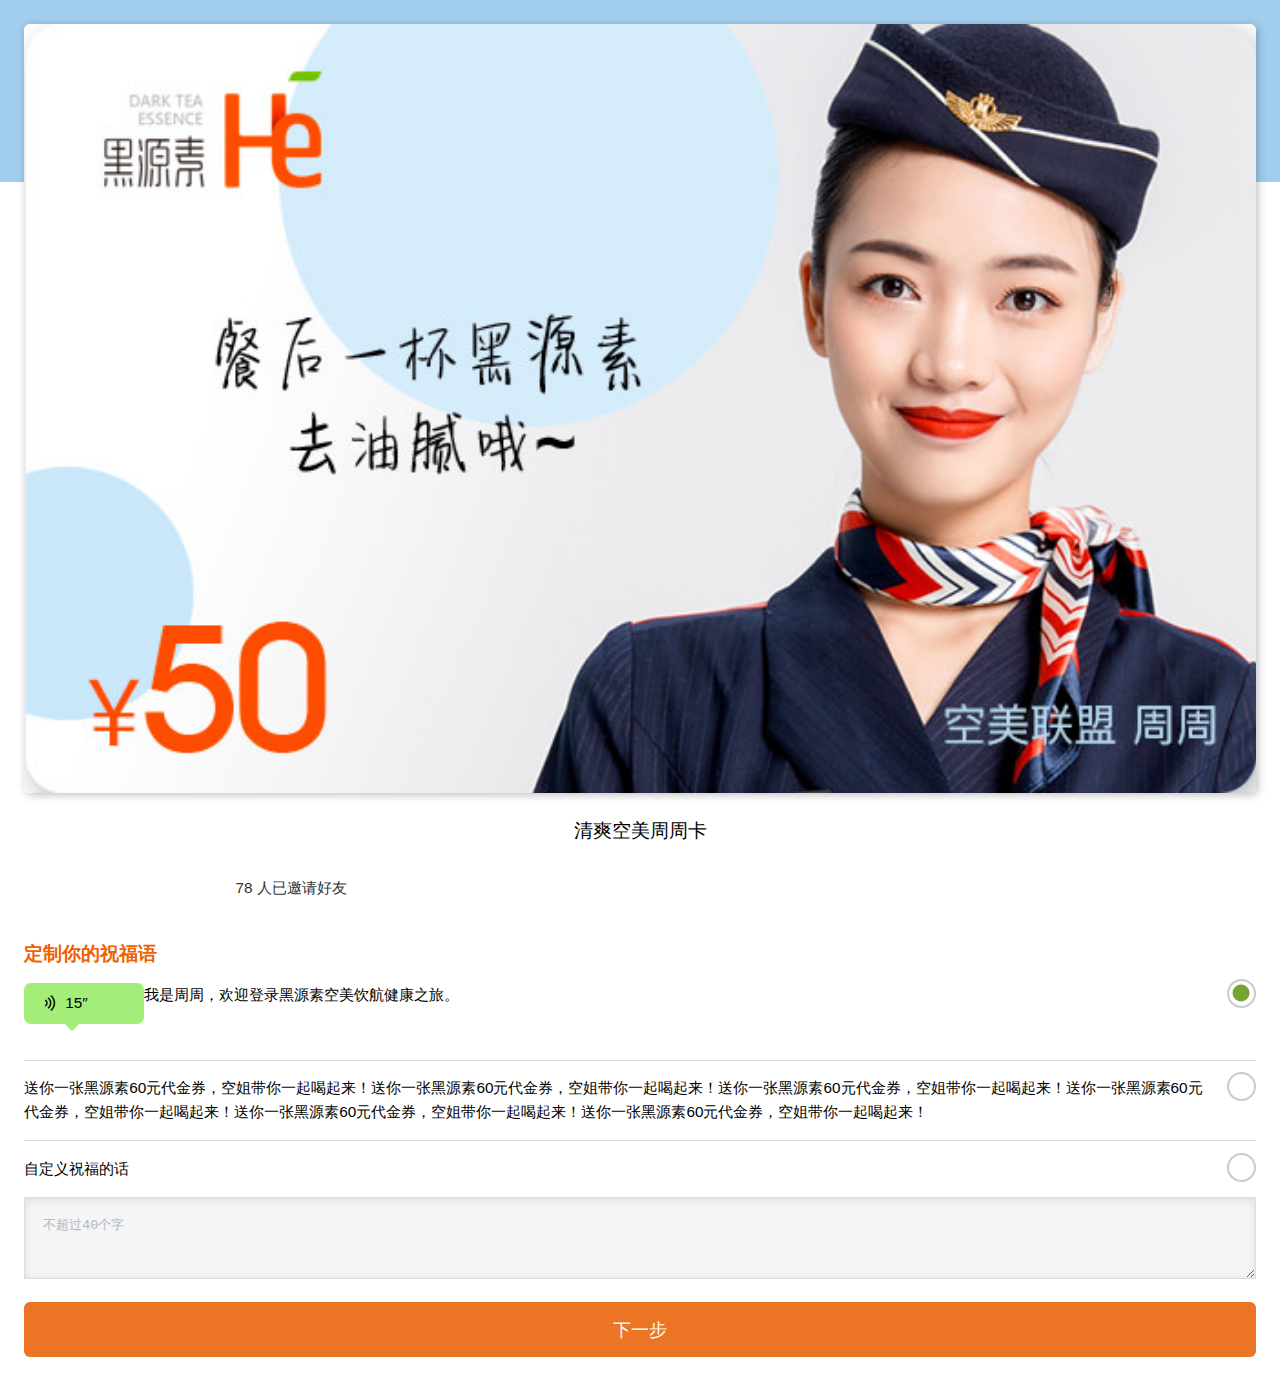
==== detail.html @ f44f3682 "init" ====
<!DOCTYPE html>
<head>
  <meta charset="UTF-8">
  <meta http-equiv="X-UA-Compatible" content="IE=edge">
  <meta name="viewport" content="width=device-width,initial-scale=1.0,maximum-scale=1,user-scalable=no">
  <title>空美卡</title>
  <link rel="stylesheet" href="//cdn.jsdelivr.net/npm/normalize.css">
  <link rel="stylesheet" href="./assets/css/app.css">
  <link rel="stylesheet" href="./assets/css/libs/dialog.css">
  <script src="//res.wx.qq.com/open/js/jweixin-1.4.0.js"></script>
  <script src="//cdn.jsdelivr.net/jquery/2.2.3/jquery.slim.min.js"></script>
  <script src="//cdn.jsdelivr.net/npm/axios@0.19.0/dist/axios.min.js"></script>
  <script src="//cdn.jsdelivr.net/npm/promise-polyfill@8.1.3/dist/polyfill.min.js"></script>
  <script src="./assets/js/libs/dialog.min.js"></script>
</head>
<body class="detail-body">
    <noscript>
      <strong>We're sorry but the page doesn't work properly without JavaScript enabled. Please enable it to continue.</strong>
    </noscript>
    <div id="app">
        <div class="container">
            <div class="bg" style="background-color: #a1ceed;"></div>
            <div class="card-mini">
                <img src="./assets/images/card/1_mini.jpg" alt="">
                <h1>清爽空美周周卡</h1>
            </div>
            <div class="share-users">
                <a><img src="http://via.placeholder.com/70" alt=""></a>
                <a><img src="http://via.placeholder.com/70" alt=""></a>
                <a><img src="http://via.placeholder.com/70" alt=""></a>
                <a><img src="http://via.placeholder.com/70" alt=""></a>
                <a><img src="http://via.placeholder.com/70" alt=""></a>
                <em>78 人已邀请好友</em>
            </div>
            <form method="post" class="share-form">
                <h3>定制你的祝福语</h3>
                <ul>
                    <li>
                        <label>
                            <a href="javascript:;" class="voice" style="width: 120px">
                                <i></i>
                                <span>15″</span>
                                <sub></sub>
                                <audio src="https://ia801704.us.archive.org/21/items/idabkar/001.mp3" preload="auto"></audio>
                            </a>
                            我是周周，欢迎登录黑源素空美饮航健康之旅。
                            <input type="radio" name="radio" value="0" checked />
                            <i class="radio"></i>
                        </label>
                    </li>
                    <li>
                        <label>
                            送你一张黑源素60元代金券，空姐带你一起喝起来！送你一张黑源素60元代金券，空姐带你一起喝起来！送你一张黑源素60元代金券，空姐带你一起喝起来！送你一张黑源素60元代金券，空姐带你一起喝起来！送你一张黑源素60元代金券，空姐带你一起喝起来！送你一张黑源素60元代金券，空姐带你一起喝起来！
                            <input type="radio" name="radio" value="1" />
                            <i class="radio"></i>
                        </label>
                    </li>
                    <li>
                        <label>
                            自定义祝福的话
                            <input type="radio" name="radio" value="2" />
                            <i class="radio"></i>
                        </label>
                        <textarea name="textarea" rows="3" class="textarea" placeholder="不超过40个字"></textarea>
                    </li>
                </ul>
                <button type="submit" class="btn btn-block">下一步</button>
            </form>
        </div>
    </div>
    <script src="./assets/js/app.js"></script>
    <script>
        $(function() {
            $('.share-form .textarea').on('focus', function() {
                $(this).siblings('label').find('input:radio').prop('checked', true);
            });
            $('.share-form').on('submit', function(e) {
                axios.post('./mocks/submit.json', $(this).serialize()).then(function(res) {
                    if (res.data.error) {
                        $(document).dialog({
                            content: res.data.msg,
                        });
                    } else {
                        location.href = 'share.html';
                    }
                });
                e.preventDefault();
            });
            var audio = $('.voice audio');
            if (audio.length > 0) {
                audio[0].addEventListener('ended', function () {
                    $(this).closest('.voice').removeClass('play');
                    this.currentTime = 0;
                    this.pause();
                }, false);
                $('.voice').on('click', function(e) {
                    if ($(this).toggleClass('play').hasClass('play')) {
                        audio[0].play();
                    } else {
                        audio[0].currentTime = 0;
                        audio[0].pause();
                    }
                    e.preventDefault();
                });
            }
        })
    </script>
</body>
</html>
---- assets/css/app.css ----
@keyframes slide-bottom-enter{from{transform:translate3d(0, 100%, 0)}}@keyframes slide-bottom-leave{to{transform:translate3d(0, 100%, 0)}}@keyframes fade-in{from{opacity:0}to{opacity:1}}@keyframes fade-out{from{opacity:1}to{opacity:0}}@keyframes rotate{from{transform:rotate(0deg)}to{transform:rotate(360deg)}}.fade-enter-active{animation:.3s fade-in}.fade-leave-active{animation:.3s fade-out}.slide-bottom-enter-active{animation:slide-bottom-enter .3s both ease}.slide-bottom-leave-active{animation:slide-bottom-leave .3s both ease}html{font-size:20px}@media only screen and (min-width:320px){html{font-size:19px !important}}@media only screen and (min-width:375px){html{font-size:20px !important}}@media only screen and (min-width:400px){html{font-size:21.33333333px !important}}@media only screen and (min-width:414px){html{font-size:22.08px !important}}@media only screen and (min-width:480px){html{font-size:25.6px !important}}html[data-rem='320']{font-size:20px}@media only screen and (min-width:375px){html[data-rem='320']{font-size:23.4375px !important}}@media only screen and (min-width:400px){html[data-rem='320']{font-size:25px !important}}@media only screen and (min-width:414px){html[data-rem='320']{font-size:25.875px !important}}@media only screen and (min-width:480px){html[data-rem='320']{font-size:30px !important}}.clearfix::after{content:'';display:table;clear:both}.ellipsis{overflow:hidden;white-space:nowrap;text-overflow:ellipsis}html{-webkit-tap-highlight-color:transparent;min-width:320px;overflow-x:hidden}body{font-family:'Helvetica Neue',Helvetica,Arial,sans-serif;font-size:.8rem;line-height:1;background-color:#fff;margin:0}a{color:#000;text-decoration:none}a:active,a:hover{outline:0}textarea,input{outline:0}::placeholder{color:#b6b6b6}button:focus{outline:0}.btn{display:inline-block;margin:0;text-align:center;height:2.15rem;padding:0 1.9rem;color:#fff;border:0;background-color:#eb7524;font-size:.7rem;vertical-align:middle;line-height:1.65rem;box-sizing:border-box;cursor:pointer;-webkit-user-select:none;border-radius:6px}.btn-block{display:block;width:100%}.btn-large{height:2.2rem;line-height:2.2rem;font-size:.88rem}.btn-large.btn-link{font-size:.75rem}.btn-larger{height:2.35rem;line-height:2.35rem;font-size:1rem}.btn:active{background-color:#cc4e0f}.btn-weak{background-color:#000;color:#fff}.btn-weak:active{color:#fff;background:#000}.btn-link{padding:0 .75rem;background:0;color:#eb7524}.btn-link:active{background-color:rgba(0,0,0,0.1)}.btn:disabled,.btn.btn-disabled{background-color:#dcdcdc;color:#999;border:0}.swiper-container{width:100%;height:100%}.swiper-container img{width:100%}.swiper-container .swiper-slide{text-align:center;display:flex;justify-content:center;align-items:center}.index-body h1{font-size:.75rem;text-align:center;margin:.64rem 0 .75rem}.index-body .card-list{padding:0 .95rem;margin:0;display:flex;align-items:center;justify-content:space-between;flex-flow:wrap}.index-body .card-list li{justify-content:center;list-style:none;flex-direction:column;width:7.95rem}.index-body .card-list li a img{display:block;width:100%;box-shadow:1px 1px 4px rgba(0,0,0,0.25);border-radius:5px}.index-body .card-list li a h3{font-size:.6rem;text-align:center;font-weight:400;color:#6f6f6f;width:100%;overflow:hidden;white-space:nowrap;text-overflow:ellipsis}.detail-body .container{padding:.95rem}.detail-body .container .bg{position:absolute;top:0;left:0;width:100%;height:7.1rem}.detail-body .card-mini{position:relative;z-index:1;background-color:#fff;border-radius:6px}.detail-body .card-mini img{width:100%;border-radius:6px;box-shadow:2px 2px 8px rgba(0,0,0,0.25)}.detail-body .card-mini h1{font-size:.75rem;text-align:center;overflow:hidden;white-space:nowrap;text-overflow:ellipsis;width:100%;font-weight:400;margin:.95rem 0}.detail-body .share-users{margin-bottom:1.3rem}.detail-body .share-users a{width:1.75rem;height:1.75rem;border-radius:50%;border:1px solid #fff;display:inline-block;vertical-align:middle}.detail-body .share-users a img{border-radius:50%;width:100%;display:block}.detail-body .share-users a:not(:first-of-type){margin-left:-0.6rem}.detail-body .share-users em{vertical-align:middle;font-style:normal;font-size:.6rem;color:#333333;margin-left:.4rem}.detail-body .share-form h3{color:#ee6100;font-size:.75rem;margin-bottom:.75rem}.detail-body .share-form ul{font-size:.6rem;padding:0;margin:0;list-style:none}.detail-body .share-form ul li{line-height:1.6;padding:0 0 .6rem}.detail-body .share-form ul li:not(:last-child){margin-bottom:.6rem;border-bottom:1px solid #dcdcdc}.detail-body .share-form ul li label{position:relative;display:flex;padding-right:2rem;flex-wrap:wrap}.detail-body .share-form ul li label a.voice{display:block;position:relative;height:1.6rem;background-color:#a3ee79;border-radius:7px;margin-bottom:.8rem}.detail-body .share-form ul li label a.voice i{background:url('[data-uri]') right 0 no-repeat;width:16px;height:16px;background-size:400%;display:block;position:absolute;top:50%;left:.7rem;transform:translateY(-50%)}@keyframes voicePlay{0%{background-position:0}100%{background-position:100%}}.detail-body .share-form ul li label a.voice:before{content:'';display:block;background-size:auto 100%;width:100%;position:absolute;top:0}.detail-body .share-form ul li label a.voice sub{font-size:9px;display:block;height:0;position:absolute;width:0;border-top:7px solid #a3ee79;bottom:-7px;border-bottom-width:0;left:1.6rem;border-left:7px dashed transparent;border-right:7px dashed transparent}.detail-body .share-form ul li label a.voice span{position:relative;z-index:1;color:#000;display:inline-block;line-height:1.6rem;text-indent:1.6rem}.detail-body .share-form ul li label a.voice.play i{animation-name:voicePlay;animation-duration:1s;animation-direction:normal;animation-iteration-count:infinite;animation-timing-function:steps(3)}.detail-body .share-form ul li label input{position:absolute;left:-9999em}.detail-body .share-form ul li label input+i.radio{position:absolute;right:0;top:-0.15rem}.detail-body .share-form ul li label input+i.radio:before{vertical-align:middle;content:'';display:inline-block;width:.98rem;height:.98rem;border:2px solid #cbcbcb;border-radius:50%}.detail-body .share-form ul li label input:checked+i.radio:after{position:absolute;left:50%;top:50%;transform:translate(-50%, -50%);content:'';display:inline-block;line-height:0;width:.66rem;height:.66rem;border-radius:50%;background-color:#72a532}.detail-body .share-form .textarea{box-sizing:border-box;margin-top:.6rem;padding:.7rem;width:100%;background:#f3f5f7;border:1px solid #dddddd;box-shadow:0 2px 8px inset rgba(4,0,1,0.1)}.share-body .container{padding:.95rem}.share-body .container .card{margin:-0.5rem -0.5rem .5rem;position:relative}.share-body .container .card img{display:block}.share-body .container .card img.bg{width:100%}.share-body .container .card .card-info{position:absolute;bottom:.5rem;width:100%;left:0}.share-body .container .card .card-info .inner{padding:.8rem 1.3rem}.share-body .container .card .card-info .inner .qrcode{width:3.38rem;height:3.38rem;background-color:#fff;padding:.2rem;margin-bottom:1.48rem}.share-body .container .card .card-info .inner .qrcode canvas{width:100%}.share-body .container .card .card-info .inner .card-text{background-color:rgba(255,255,255,0.89);border-radius:5px;padding:.68rem .83rem}.share-body .container .card .card-info .inner .card-text header{position:relative;margin-top:-1.6rem;margin-bottom:.5rem}.share-body .container .card .card-info .inner .card-text header .card-avatar{width:2.17rem;height:2.17rem;border-radius:50%;display:inline-block;border:2px solid #fff;vertical-align:text-bottom;margin-left:-0.2rem}.share-body .container .card .card-info .inner .card-text header h3{font-size:.7rem;margin:0;position:relative;top:-0.1rem;color:#3f3f3f;display:inline-block;margin-left:.1rem}.share-body .container .card .card-info .inner .card-text p{color:#000;font-size:.6rem;font-weight:300;line-height:1.5;margin:0}.share-body .container .share-tips{color:#eb7524;line-height:3rem;text-align:center;font-size:.75rem;background-color:#fff;border-radius:8px}.share-body .container .share-tips:before{content:'';display:inline-block;vertical-align:middle;width:1.27rem;height:1.27rem;background:url(../images/icon_share.png) center center no-repeat;background-size:contain;margin-right:.75rem}.share-body .container .back-home{font-size:.75rem;text-align:center;margin-top:1.13rem}.share-body .container .back-home a{color:#4c4c4c;text-decoration:underline}/*# sourceMappingURL=./app.css.map */
---- assets/css/libs/dialog.css ----
::-moz-focus-inner {
  border-color: transparent;
}

.dialog {
  position: fixed;
  left: 0;
  top: 0;
  z-index: 10001;
  width: 100%;
  height: 100%;
}

.dialog-overlay {
  position: absolute;
  top: 0;
  left: 0;
  z-index: 10002;
  width: 100%;
  height: 100%;
  background-color: rgba(0, 0, 0, 0.5);
}

.dialog-content {
  position: absolute;
  top: 50%;
  left: 50%;
  z-index: 10003;
  width: 90%;
  -webkit-transform: translate(-50%, -50%);
  -ms-transform: translate(-50%, -50%);
      transform: translate(-50%, -50%);
  line-height: 1.5;
  background-color: rgba(255, 255, 255, 0.95);
  border-radius: 10px;
}
.dialog-content * {
  box-sizing: border-box;
  -webkit-box-sizing: border-box;
  margin: 0;
  padding: 0;
  border: 0;
  outline: none;
  -moz-user-select: none;
  -webkit-tap-highlight-color: transparent;
  font-family: Helvetica;
  font-size: 15px;
}

.dialog-btn, .dialog-btn-hl {
  position: relative;
  display: inline-block;
  height: 44px;
  line-height: 44px;
  color: #007aff;
  font-size: 17px;
  font-weight: 400;
  cursor: pointer;
  text-decoration: none;
  background-color: transparent;
}
.dialog-btn:hover, .dialog-btn:active, .dialog-btn-hl:hover, .dialog-btn-hl:active {
  background-color: rgba(0, 0, 0, 0.05);
}

.dialog-content-hd {
  position: relative;
  padding: 20px 20px 10px;
  margin-bottom: -25px;
  text-align: center;
}
.dialog-content-hd .dialog-content-title {
  font-size: 18px;
  font-weight: 400;
  color: #333;
}
.dialog-content-hd .dialog-btn-close {
  display: block;
  width: 26px;
  height: 26px;
  overflow: hidden;
  position: absolute;
  top: 18px;
  right: 15px;
  cursor: pointer;
  background-color: transparent;
}
.dialog-content-hd .dialog-btn-close span {
  display: none;
}
.dialog-content-hd .dialog-btn-close:before, .dialog-content-hd .dialog-btn-close:after {
  content: "";
  display: block;
  width: 18px;
  height: 1px;
  background-color: #808080;
  position: absolute;
  top: 13px;
  right: 3px;
}
.dialog-content-hd .dialog-btn-close:before {
  -webkit-transform: rotate(45deg);
  -ms-transform: rotate(45deg);
      transform: rotate(45deg);
}
.dialog-content-hd .dialog-btn-close:after {
  -webkit-transform: rotate(-45deg);
  -ms-transform: rotate(-45deg);
      transform: rotate(-45deg);
}

.dialog-content-bd {
  margin: 25px 20px;
  color: #666;
  text-align: center;
}
.dialog-content-bd p {
  padding: 5px 0;
}

.content-scroll {
  overflow-y: auto;
  -webkit-overflow-scrolling: touch;
}

.dialog-content-ft {
  display: -webkit-flex;
  display: -ms-flexbox;
  display: flex;
  position: relative;
  font-size: 0;
}
.dialog-content-ft:after {
  content: " ";
  position: absolute;
  left: 0;
  top: 0;
  width: 100%;
  height: 1px;
  border-top: 1px solid #d5d5d5;
  color: #d5d5d5;
  -webkit-transform-origin: 0 0;
  -ms-transform-origin: 0 0;
      transform-origin: 0 0;
  -webkit-transform: scaleY(0.5);
  -ms-transform: scaleY(0.5);
      transform: scaleY(0.5);
}
.dialog-content-ft .dialog-btn {
  -webkit-flex: 1;
  -ms-flex: 1;
  flex: 1;
  display: block;
}
.dialog-content-ft .dialog-btn:after {
  content: "";
  position: absolute;
  left: 0;
  top: 0;
  width: 1px;
  height: 100%;
  border-left: 1px solid #d5d5d5;
  color: #d5d5d5;
  -webkit-transform-origin: 0 0;
  -ms-transform-origin: 0 0;
      transform-origin: 0 0;
  -webkit-transform: scaleX(0.5);
  -ms-transform: scaleX(0.5);
      transform: scaleX(0.5);
}
.dialog-content-ft .dialog-btn:first-child {
  border-bottom-left-radius: 8px;
}
.dialog-content-ft .dialog-btn:first-child:after {
  border-left: none;
}
.dialog-content-ft .dialog-btn:last-child {
  border-bottom-right-radius: 8px;
}

.dialog-content-ft.stacked {
  -webkit-flex-flow: column;
      -ms-flex-flow: column;
          flex-flow: column;
  display: block;
}
.dialog-content-ft.stacked:after {
  border: none;
}
.dialog-content-ft.stacked .dialog-btn {
  position: relative;
  display: block;
  width: 100%;
}
.dialog-content-ft.stacked .dialog-btn:after {
  content: "";
  position: absolute;
  left: 0;
  top: 0;
  width: 100%;
  height: 1px;
  border-top: 1px solid #d5d5d5;
  color: #d5d5d5;
  -webkit-transform-origin: 0 0;
  -ms-transform-origin: 0 0;
      transform-origin: 0 0;
  -webkit-transform: scaleY(0.5);
  -ms-transform: scaleY(0.5);
      transform: scaleY(0.5);
}

.dialog-open .dialog-content,
.dialog-open .dialog-overlay,
.dialog-close .dialog-content,
.dialog-close .dialog-overlay {
  -webkit-animation-duration: 0.25s;
  animation-duration: 0.25s;
  -webkit-animation-fill-mode: forwards;
  animation-fill-mode: forwards;
}

.dialog-open .dialog-content {
  -webkit-animation-name: zoom-in;
  animation-name: zoom-in;
}
.dialog-open .dialog-overlay {
  -webkit-animation-name: fade-in;
  animation-name: fade-in;
}

.dialog-close .dialog-content {
  -webkit-animation-name: fade-out;
  animation-name: fade-out;
}
.dialog-close .dialog-overlay {
  -webkit-animation-name: fade-out;
  animation-name: fade-out;
}

/**-------------------------
 *  android style
 **------------------------*/
[data-style=android] .dialog-content {
  box-sizing: content-box;
  border-radius: 0;
  background-color: white;
}
[data-style=android] .dialog-content-hd {
  text-align: left;
  padding: 20px 20px 0;
  margin-bottom: -10px;
}
[data-style=android] .dialog-content-hd .dialog-btn-close {
  top: 15px;
  right: 15px;
}
[data-style=android] .dialog-content-bd {
  margin: 25px 20px;
  text-align: left;
}
[data-style=android] .dialog-content-ft {
  display: block;
  padding: 8px;
  margin-top: -10px;
  text-align: right;
}
[data-style=android] .dialog-content-ft:after {
  border: none;
}
[data-style=android] .dialog-content-ft .dialog-btn {
  display: inline-block;
  min-width: 60px;
  height: 36px;
  line-height: 36px;
  overflow: hidden;
  padding: 0 13px;
  font-size: 16px;
  color: #808080;
  text-align: center;
  border-radius: 2px;
}
[data-style=android] .dialog-content-ft .dialog-btn:after {
  border: none;
}
[data-style=android] .dialog-content-ft .dialog-btn-confirm, [data-style=android] .dialog-content-ft .dialog-btn-hl {
  color: #00bbd3;
}
[data-style=android] .dialog-content-ft.stacked .dialog-btn {
  display: block;
  text-align: right;
  width: 100%;
}
[data-style=android] .dialog-content-ft-border:before {
  content: "";
  position: absolute;
  left: 0;
  top: 0;
  width: 100%;
  height: 1px;
  border-top: 1px solid #d5d5d5;
  color: #d5d5d5;
  -webkit-transform-origin: 0 0;
  -ms-transform-origin: 0 0;
      transform-origin: 0 0;
  -webkit-transform: scaleY(0.5);
  -ms-transform: scaleY(0.5);
      transform: scaleY(0.5);
}
[data-style=android] .ripple {
  border-radius: 99999px;
  pointer-events: none;
  position: absolute;
  width: 200px;
  height: 200px;
  background: rgba(0, 0, 0, 0.5);
  opacity: 0;
  -webkit-transform: scale(0);
  -ms-transform: scale(0);
      transform: scale(0);
  animation: ripple .75s ease-out;
  -webkit-animation: ripple .75s ease-out;
}
@-webkit-keyframes ripple {
  0% {
    -webkit-transform: scale(0);
    opacity: .5;
  }
  100% {
    -webkit-transform: scale(2);
    opacity: 0;
  }
}
@keyframes ripple {
  0% {
    -webkit-transform: scale(0);
            transform: scale(0);
    opacity: .5;
  }
  100% {
    -webkit-transform: scale(2);
            transform: scale(2);
    opacity: 0;
  }
}
[data-style=android].dialog-open .dialog-content {
  -webkit-animation-name: bounce-in-down;
  animation-name: bounce-in-down;
}
[data-style=android].dialog-open .dialog-overlay {
  -webkit-animation-name: fade-in;
  animation-name: fade-in;
}

[data-style=android].dialog-close .dialog-content {
  -webkit-animation-name: bounce-out-up;
  animation-name: bounce-out-up;
}
[data-style=android].dialog-close .dialog-overlay {
  -webkit-animation-name: fade-out;
  animation-name: fade-out;
}

/* toast */
.dialog-toast .dialog-overlay {
  background-color: transparent;
}
.dialog-toast .dialog-content {
  width: 148px;
  height: 148px;
  border-radius: 10px;
  background-color: rgba(0, 0, 0, 0.8);
  display: table;
}
.dialog-toast .dialog-content-bd {
  margin: 0;
  padding: 0;
  font-size: 0;
  position: relative;
  width: 100%;
  height: 100%;
  display: table-cell;
  text-align: center;
  vertical-align: middle;
}
.dialog-toast .dialog-content-bd p {
  margin: 0;
  padding: 0;
}
.dialog-toast .info-icon {
  width: 56px;
  max-width: 56px;
}
.dialog-toast .info-text {
  display: block;
  width: 90%;
  margin: 12px auto 0;
  font-size: 16px;
  color: #fff;
}

.dialog-toast.dialog-open .dialog-content,
.dialog-toast.dialog-open .dialog-overlay {
  -webkit-animation-duration: 0.5s;
  animation-duration: 0.5s;
  -webkit-animation-fill-mode: forwards;
  animation-fill-mode: forwards;
}

.dialog-toast.dialog-close .dialog-content,
.dialog-toast.dialog-close .dialog-overlay {
  -webkit-animation-duration: 0.35s;
  animation-duration: 0.35s;
  -webkit-animation-fill-mode: forwards;
  animation-fill-mode: forwards;
}

.dialog-toast.dialog-open .dialog-content {
  -webkit-animation-name: fade-in;
  animation-name: fade-in;
}
.dialog-toast.dialog-open .dialog-overlay {
  -webkit-animation-name: fade-in;
  animation-name: fade-in;
}

.dialog-toast.dialog-close .dialog-content {
  -webkit-animation-name: fade-out;
  animation-name: fade-out;
}
.dialog-toast.dialog-close .dialog-overlay {
  -webkit-animation-name: fade-out;
  animation-name: fade-out;
}

/* notice */
.dialog-notice .dialog-overlay {
  background-color: transparent;
}
.dialog-notice .dialog-content {
  display: table;
  width: auto;
  max-width: 85%;
  border-radius: 4px;
  background-color: rgba(0, 0, 0, 0.8);
}
.dialog-notice .dialog-content-bd {
  margin: 0;
  font-size: 0;
  padding: 10px 15px;
  line-height: normal;
}
.dialog-notice .info-icon {
  width: 16px;
  max-width: 16px;
  margin: 0 2px;
  vertical-align: middle;
  position: relative;
  top: -1px;
}
.dialog-notice .info-text {
  margin: 0 2px;
  font-size: 14px;
  color: #fff;
  line-height: 1.3;
  vertical-align: middle;
}

.dialog-notice.dialog-open .dialog-content,
.dialog-notice.dialog-open .dialog-overlay {
  -webkit-animation-duration: 0.1s;
  animation-duration: 0.1s;
  -webkit-animation-fill-mode: forwards;
  animation-fill-mode: forwards;
}

.dialog-notice.dialog-close .dialog-content,
.dialog-notice.dialog-close .dialog-overlay {
  -webkit-animation-duration: 0.3s;
  animation-duration: 0.3s;
  -webkit-animation-fill-mode: forwards;
  animation-fill-mode: forwards;
}

.dialog-notice.dialog-open .dialog-content {
  -webkit-animation-name: fade-in;
  animation-name: fade-in;
}
.dialog-notice.dialog-open .dialog-overlay {
  -webkit-animation-name: fade-in;
  animation-name: fade-in;
}

.dialog-notice.dialog-close .dialog-content {
  -webkit-animation-name: fade-out;
  animation-name: fade-out;
}
.dialog-notice.dialog-close .dialog-overlay {
  -webkit-animation-name: fade-out;
  animation-name: fade-out;
}

.dialog-notice-bottom .dialog-content {
  top: auto;
  bottom: 0;
  -webkit-transform: translate(-50%, -20px);
  -ms-transform: translate(-50%, -20px);
      transform: translate(-50%, -20px);
}

.dialog-notice-bottom.dialog-open .dialog-content,
.dialog-notice-bottom.dialog-open .dialog-overlay,
.dialog-notice-bottom.dialog-close .dialog-content,
.dialog-notice-bottom.dialog-close .dialog-overlay {
  -webkit-animation-duration: 0.3s;
  animation-duration: 0.3s;
  -webkit-animation-fill-mode: forwards;
  animation-fill-mode: forwards;
}

.dialog-notice-bottom.dialog-open .dialog-content {
  -webkit-animation-name: bounce-in-up;
  animation-name: bounce-in-up;
}

.dialog-notice-bottom.dialog-close .dialog-content {
  -webkit-animation-name: fade-out;
  animation-name: fade-out;
}

/**-------------------------
 *  meida query
 **------------------------*/
@media screen and (min-width: 1023px) {
  .dialog-content {
    max-width: 40%;
  }
}
@media screen and (min-width: 767px) {
  .dialog-content {
    max-width: 60%;
  }
}
/**-------------------------
 *  animate library
 **------------------------*/
@-webkit-keyframes zoom-in {
  0% {
    opacity: 0;
    -webkit-transform: translate(-50%, -50%) scale(1.2, 1.2);
  }
  100% {
    opacity: 1;
    -webkit-transform: translate(-50%, -50%) scale(1, 1);
  }
}
@keyframes zoom-in {
  0% {
    opacity: 0;
    -webkit-transform: translate(-50%, -50%) scale(1.2, 1.2);
    transform: translate(-50%, -50%) scale(1.2, 1.2);
  }
  100% {
    opacity: 1;
    -webkit-transform: translate(-50%, -50%) scale(1, 1);
    transform: translate(-50%, -50%) scale(1, 1);
  }
}
@-webkit-keyframes zoom-out {
  0% {
    opacity: 1;
  }
  100% {
    opacity: 0;
    -webkit-transform: translate(-50%, -50%) scale(0.8, 0.8);
  }
}
@keyframes zoom-out {
  0% {
    opacity: 1;
  }
  100% {
    opacity: 0;
    -webkit-transform: translate(-50%, -50%) scale(0.8, 0.8);
    transform: translate(-50%, -50%) scale(0.8, 0.8);
  }
}
@-webkit-keyframes fade-in {
  0% {
    opacity: 0;
  }
  100% {
    opacity: 1;
  }
}
@-webkit-keyframes fade-in {
  0% {
    opacity: 0;
  }
  100% {
    opacity: 1;
  }
}
@keyframes fade-out {
  0% {
    opacity: 1;
  }
  100% {
    opacity: 0;
  }
}
@-webkit-keyframes fade-out {
  0% {
    opacity: 1;
  }
  100% {
    opacity: 0;
  }
}
@-webkit-keyframes bounce-in-down {
  0% {
    opacity: 0;
    -webkit-transform: translate(-50%, -75%);
  }
  100% {
    opacity: 1;
    -webkit-transform: translate(-50%, -50%);
  }
}
@keyframes bounce-in-down {
  0% {
    opacity: 0;
    -webkit-transform: translate(-50%, -75%);
    transform: translate(-50%, -75%);
  }
  100% {
    opacity: 1;
    -webkit-transform: translate(-50%, -50%);
    transform: translate(-50%, -50%);
  }
}
@-webkit-keyframes bounce-out-up {
  0% {
    opacity: 1;
    -webkit-transform: translate(-50%, -50%);
  }
  100% {
    opacity: 0;
    -webkit-transform: translate(-50%, -75%);
  }
}
@keyframes bounce-out-up {
  0% {
    opacity: 1;
    -webkit-transform: translate(-50%, -50%);
    transform: translate(-50%, -50%);
  }
  100% {
    opacity: 0;
    -webkit-transform: translate(-50%, -75%);
    transform: translate(-50%, -75%);
  }
}
@-webkit-keyframes bounce-in-up {
  0% {
    opacity: 0;
    -webkit-transform: translate(-50%, 0);
  }
  80% {
    opacity: 1;
    -webkit-transform: translate(-50%, -24px);
  }
  100% {
    opacity: 1;
    -webkit-transform: translate(-50%, -20px);
  }
}
@keyframes bounce-in-up {
  0% {
    opacity: 0;
    -webkit-transform: translate(-50%, 0);
    transform: translate(-50%, 0);
  }
  80% {
    opacity: 1;
    -webkit-transform: translate(-50%, -24px);
    transform: translate(-50%, -24px);
  }
  100% {
    opacity: 1;
    -webkit-transform: translate(-50%, -20px);
    transform: translate(-50%, -20px);
  }
}
@-webkit-keyframes bounce-out-down {
  0% {
    opacity: 1;
    -webkit-transform: translate(-50%, -20px);
  }
  100% {
    opacity: 0;
    -webkit-transform: translate(-50%, 0);
  }
}
@keyframes bounce-out-down {
  0% {
    opacity: 1;
    -webkit-transform: translate(-50%, -20px);
    transform: translate(-50%, -20px);
  }
  100% {
    opacity: 0;
    -webkit-transform: translate(-50%, 0);
    transform: translate(-50%, 0);
  }
}
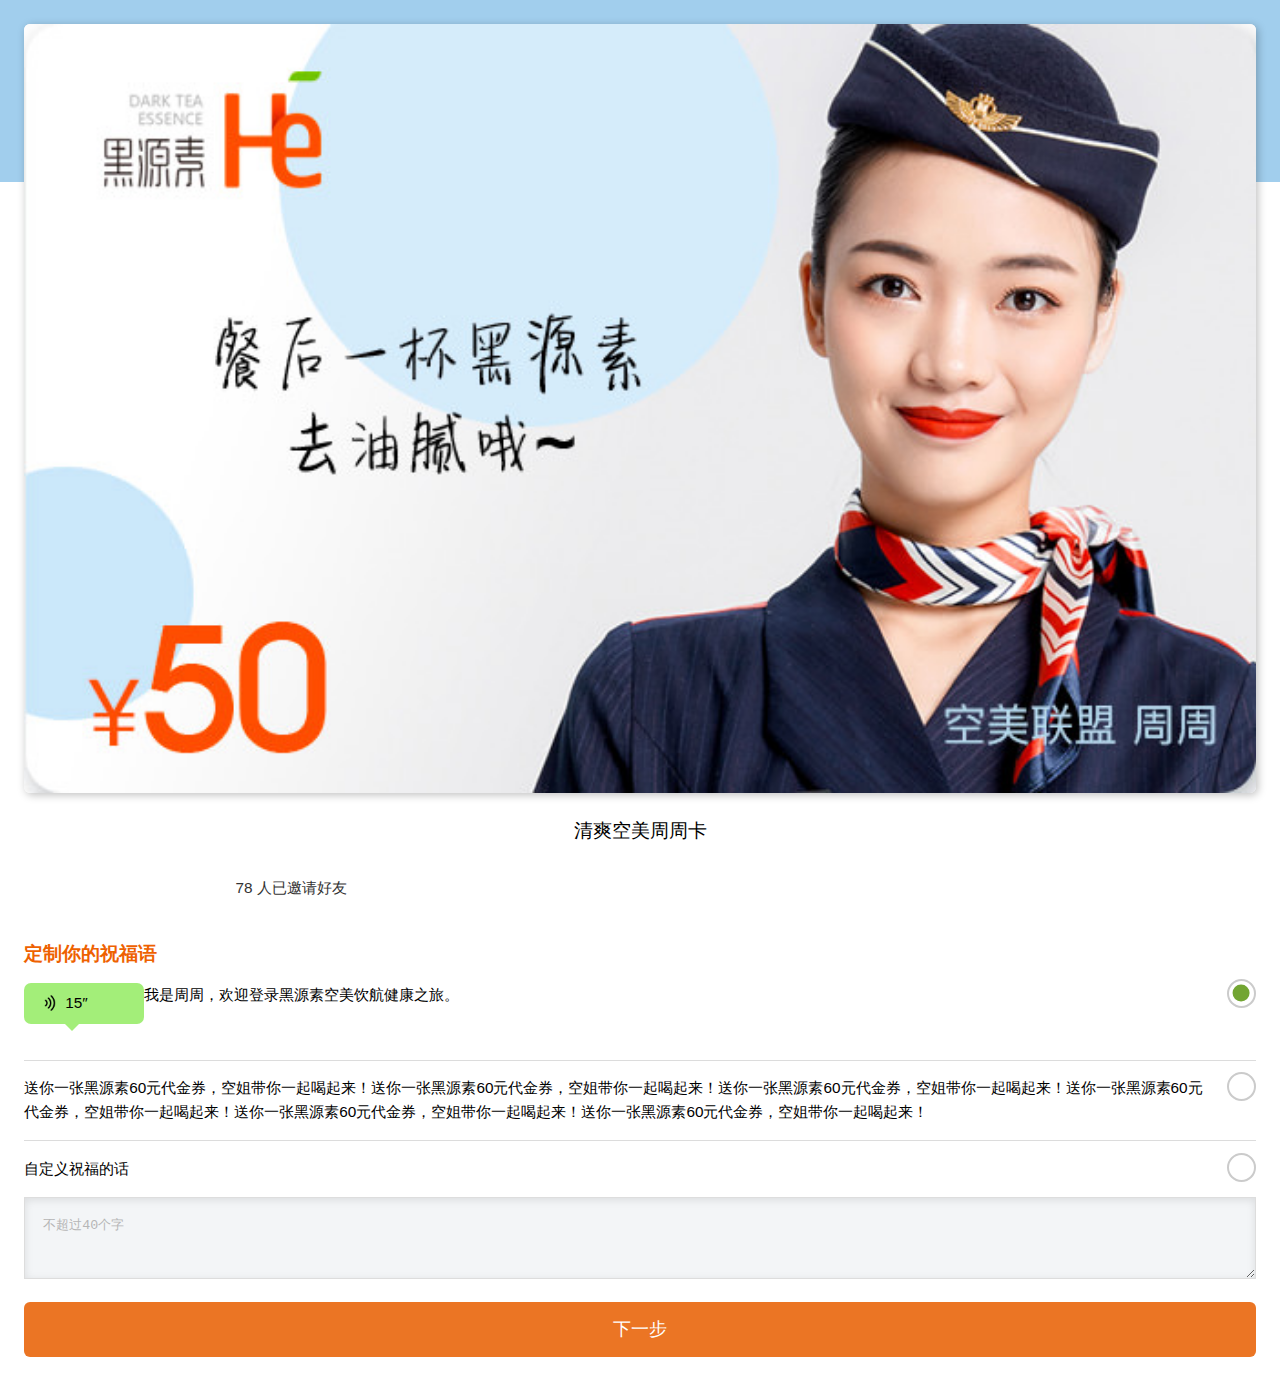
==== commit 88f2619e: "提高复用性" ====
--- a/detail.html
+++ b/detail.html
@@ -37,7 +37,7 @@
                 <ul>
                     <li>
                         <label>
-                            <a href="javascript:;" class="voice" style="width: 120px">
+                            <a href="javascript:;" class="voice enable" style="width: 120px">
                                 <i></i>
                                 <span>15″</span>
                                 <sub></sub>
@@ -86,23 +86,6 @@
                 });
                 e.preventDefault();
             });
-            var audio = $('.voice audio');
-            if (audio.length > 0) {
-                audio[0].addEventListener('ended', function () {
-                    $(this).closest('.voice').removeClass('play');
-                    this.currentTime = 0;
-                    this.pause();
-                }, false);
-                $('.voice').on('click', function(e) {
-                    if ($(this).toggleClass('play').hasClass('play')) {
-                        audio[0].play();
-                    } else {
-                        audio[0].currentTime = 0;
-                        audio[0].pause();
-                    }
-                    e.preventDefault();
-                });
-            }
         })
     </script>
 </body>
--- a/assets/css/app.css
+++ b/assets/css/app.css
@@ -1 +1,578 @@
-@keyframes slide-bottom-enter{from{transform:translate3d(0, 100%, 0)}}@keyframes slide-bottom-leave{to{transform:translate3d(0, 100%, 0)}}@keyframes fade-in{from{opacity:0}to{opacity:1}}@keyframes fade-out{from{opacity:1}to{opacity:0}}@keyframes rotate{from{transform:rotate(0deg)}to{transform:rotate(360deg)}}.fade-enter-active{animation:.3s fade-in}.fade-leave-active{animation:.3s fade-out}.slide-bottom-enter-active{animation:slide-bottom-enter .3s both ease}.slide-bottom-leave-active{animation:slide-bottom-leave .3s both ease}html{font-size:20px}@media only screen and (min-width:320px){html{font-size:19px !important}}@media only screen and (min-width:375px){html{font-size:20px !important}}@media only screen and (min-width:400px){html{font-size:21.33333333px !important}}@media only screen and (min-width:414px){html{font-size:22.08px !important}}@media only screen and (min-width:480px){html{font-size:25.6px !important}}html[data-rem='320']{font-size:20px}@media only screen and (min-width:375px){html[data-rem='320']{font-size:23.4375px !important}}@media only screen and (min-width:400px){html[data-rem='320']{font-size:25px !important}}@media only screen and (min-width:414px){html[data-rem='320']{font-size:25.875px !important}}@media only screen and (min-width:480px){html[data-rem='320']{font-size:30px !important}}.clearfix::after{content:'';display:table;clear:both}.ellipsis{overflow:hidden;white-space:nowrap;text-overflow:ellipsis}html{-webkit-tap-highlight-color:transparent;min-width:320px;overflow-x:hidden}body{font-family:'Helvetica Neue',Helvetica,Arial,sans-serif;font-size:.8rem;line-height:1;background-color:#fff;margin:0}a{color:#000;text-decoration:none}a:active,a:hover{outline:0}textarea,input{outline:0}::placeholder{color:#b6b6b6}button:focus{outline:0}.btn{display:inline-block;margin:0;text-align:center;height:2.15rem;padding:0 1.9rem;color:#fff;border:0;background-color:#eb7524;font-size:.7rem;vertical-align:middle;line-height:1.65rem;box-sizing:border-box;cursor:pointer;-webkit-user-select:none;border-radius:6px}.btn-block{display:block;width:100%}.btn-large{height:2.2rem;line-height:2.2rem;font-size:.88rem}.btn-large.btn-link{font-size:.75rem}.btn-larger{height:2.35rem;line-height:2.35rem;font-size:1rem}.btn:active{background-color:#cc4e0f}.btn-weak{background-color:#000;color:#fff}.btn-weak:active{color:#fff;background:#000}.btn-link{padding:0 .75rem;background:0;color:#eb7524}.btn-link:active{background-color:rgba(0,0,0,0.1)}.btn:disabled,.btn.btn-disabled{background-color:#dcdcdc;color:#999;border:0}.swiper-container{width:100%;height:100%}.swiper-container img{width:100%}.swiper-container .swiper-slide{text-align:center;display:flex;justify-content:center;align-items:center}.index-body h1{font-size:.75rem;text-align:center;margin:.64rem 0 .75rem}.index-body .card-list{padding:0 .95rem;margin:0;display:flex;align-items:center;justify-content:space-between;flex-flow:wrap}.index-body .card-list li{justify-content:center;list-style:none;flex-direction:column;width:7.95rem}.index-body .card-list li a img{display:block;width:100%;box-shadow:1px 1px 4px rgba(0,0,0,0.25);border-radius:5px}.index-body .card-list li a h3{font-size:.6rem;text-align:center;font-weight:400;color:#6f6f6f;width:100%;overflow:hidden;white-space:nowrap;text-overflow:ellipsis}.detail-body .container{padding:.95rem}.detail-body .container .bg{position:absolute;top:0;left:0;width:100%;height:7.1rem}.detail-body .card-mini{position:relative;z-index:1;background-color:#fff;border-radius:6px}.detail-body .card-mini img{width:100%;border-radius:6px;box-shadow:2px 2px 8px rgba(0,0,0,0.25)}.detail-body .card-mini h1{font-size:.75rem;text-align:center;overflow:hidden;white-space:nowrap;text-overflow:ellipsis;width:100%;font-weight:400;margin:.95rem 0}.detail-body .share-users{margin-bottom:1.3rem}.detail-body .share-users a{width:1.75rem;height:1.75rem;border-radius:50%;border:1px solid #fff;display:inline-block;vertical-align:middle}.detail-body .share-users a img{border-radius:50%;width:100%;display:block}.detail-body .share-users a:not(:first-of-type){margin-left:-0.6rem}.detail-body .share-users em{vertical-align:middle;font-style:normal;font-size:.6rem;color:#333333;margin-left:.4rem}.detail-body .share-form h3{color:#ee6100;font-size:.75rem;margin-bottom:.75rem}.detail-body .share-form ul{font-size:.6rem;padding:0;margin:0;list-style:none}.detail-body .share-form ul li{line-height:1.6;padding:0 0 .6rem}.detail-body .share-form ul li:not(:last-child){margin-bottom:.6rem;border-bottom:1px solid #dcdcdc}.detail-body .share-form ul li label{position:relative;display:flex;padding-right:2rem;flex-wrap:wrap}.detail-body .share-form ul li label a.voice{display:block;position:relative;height:1.6rem;background-color:#a3ee79;border-radius:7px;margin-bottom:.8rem}.detail-body .share-form ul li label a.voice i{background:url('[data-uri]') right 0 no-repeat;width:16px;height:16px;background-size:400%;display:block;position:absolute;top:50%;left:.7rem;transform:translateY(-50%)}@keyframes voicePlay{0%{background-position:0}100%{background-position:100%}}.detail-body .share-form ul li label a.voice:before{content:'';display:block;background-size:auto 100%;width:100%;position:absolute;top:0}.detail-body .share-form ul li label a.voice sub{font-size:9px;display:block;height:0;position:absolute;width:0;border-top:7px solid #a3ee79;bottom:-7px;border-bottom-width:0;left:1.6rem;border-left:7px dashed transparent;border-right:7px dashed transparent}.detail-body .share-form ul li label a.voice span{position:relative;z-index:1;color:#000;display:inline-block;line-height:1.6rem;text-indent:1.6rem}.detail-body .share-form ul li label a.voice.play i{animation-name:voicePlay;animation-duration:1s;animation-direction:normal;animation-iteration-count:infinite;animation-timing-function:steps(3)}.detail-body .share-form ul li label input{position:absolute;left:-9999em}.detail-body .share-form ul li label input+i.radio{position:absolute;right:0;top:-0.15rem}.detail-body .share-form ul li label input+i.radio:before{vertical-align:middle;content:'';display:inline-block;width:.98rem;height:.98rem;border:2px solid #cbcbcb;border-radius:50%}.detail-body .share-form ul li label input:checked+i.radio:after{position:absolute;left:50%;top:50%;transform:translate(-50%, -50%);content:'';display:inline-block;line-height:0;width:.66rem;height:.66rem;border-radius:50%;background-color:#72a532}.detail-body .share-form .textarea{box-sizing:border-box;margin-top:.6rem;padding:.7rem;width:100%;background:#f3f5f7;border:1px solid #dddddd;box-shadow:0 2px 8px inset rgba(4,0,1,0.1)}.share-body .container{padding:.95rem}.share-body .container .card{margin:-0.5rem -0.5rem .5rem;position:relative}.share-body .container .card img{display:block}.share-body .container .card img.bg{width:100%}.share-body .container .card .card-info{position:absolute;bottom:.5rem;width:100%;left:0}.share-body .container .card .card-info .inner{padding:.8rem 1.3rem}.share-body .container .card .card-info .inner .qrcode{width:3.38rem;height:3.38rem;background-color:#fff;padding:.2rem;margin-bottom:1.48rem}.share-body .container .card .card-info .inner .qrcode canvas{width:100%}.share-body .container .card .card-info .inner .card-text{background-color:rgba(255,255,255,0.89);border-radius:5px;padding:.68rem .83rem}.share-body .container .card .card-info .inner .card-text header{position:relative;margin-top:-1.6rem;margin-bottom:.5rem}.share-body .container .card .card-info .inner .card-text header .card-avatar{width:2.17rem;height:2.17rem;border-radius:50%;display:inline-block;border:2px solid #fff;vertical-align:text-bottom;margin-left:-0.2rem}.share-body .container .card .card-info .inner .card-text header h3{font-size:.7rem;margin:0;position:relative;top:-0.1rem;color:#3f3f3f;display:inline-block;margin-left:.1rem}.share-body .container .card .card-info .inner .card-text p{color:#000;font-size:.6rem;font-weight:300;line-height:1.5;margin:0}.share-body .container .share-tips{color:#eb7524;line-height:3rem;text-align:center;font-size:.75rem;background-color:#fff;border-radius:8px}.share-body .container .share-tips:before{content:'';display:inline-block;vertical-align:middle;width:1.27rem;height:1.27rem;background:url(../images/icon_share.png) center center no-repeat;background-size:contain;margin-right:.75rem}.share-body .container .back-home{font-size:.75rem;text-align:center;margin-top:1.13rem}.share-body .container .back-home a{color:#4c4c4c;text-decoration:underline}/*# sourceMappingURL=./app.css.map */+/* animation */
+@keyframes slide-bottom-enter {
+  from {
+    transform: translate3d(0, 100%, 0);
+  }
+}
+@keyframes slide-bottom-leave {
+  to {
+    transform: translate3d(0, 100%, 0);
+  }
+}
+@keyframes fade-in {
+  from {
+    opacity: 0;
+  }
+  to {
+    opacity: 1;
+  }
+}
+@keyframes fade-out {
+  from {
+    opacity: 1;
+  }
+  to {
+    opacity: 0;
+  }
+}
+@keyframes rotate {
+  from {
+    transform: rotate(0deg);
+  }
+  to {
+    transform: rotate(360deg);
+  }
+}
+.fade-enter-active {
+  animation: 0.3s fade-in;
+}
+.fade-leave-active {
+  animation: 0.3s fade-out;
+}
+.slide-bottom-enter-active {
+  animation: slide-bottom-enter 0.3s both ease;
+}
+.slide-bottom-leave-active {
+  animation: slide-bottom-leave 0.3s both ease;
+}
+/* mix */
+html {
+  font-size: 20px;
+}
+@media only screen and (min-width: 320px) {
+  html {
+    font-size: 19px !important;
+  }
+}
+@media only screen and (min-width: 375px) {
+  html {
+    font-size: 20px !important;
+  }
+}
+@media only screen and (min-width: 400px) {
+  html {
+    font-size: 21.33333333px !important;
+  }
+}
+@media only screen and (min-width: 414px) {
+  html {
+    font-size: 22.08px !important;
+  }
+}
+@media only screen and (min-width: 480px) {
+  html {
+    font-size: 25.6px !important;
+  }
+}
+html[data-rem='320'] {
+  font-size: 20px;
+}
+@media only screen and (min-width: 375px) {
+  html[data-rem='320'] {
+    font-size: 23.4375px !important;
+  }
+}
+@media only screen and (min-width: 400px) {
+  html[data-rem='320'] {
+    font-size: 25px !important;
+  }
+}
+@media only screen and (min-width: 414px) {
+  html[data-rem='320'] {
+    font-size: 25.875px !important;
+  }
+}
+@media only screen and (min-width: 480px) {
+  html[data-rem='320'] {
+    font-size: 30px !important;
+  }
+}
+.clearfix::after {
+  content: '';
+  display: table;
+  clear: both;
+}
+.ellipsis {
+  overflow: hidden;
+  white-space: nowrap;
+  text-overflow: ellipsis;
+}
+/* body */
+html {
+  -webkit-tap-highlight-color: transparent;
+  min-width: 320px;
+  overflow-x: hidden;
+}
+body {
+  font-family: 'Helvetica Neue', Helvetica, Arial, sans-serif;
+  font-size: 0.8rem;
+  line-height: 1;
+  background-color: #fff;
+  margin: 0;
+}
+a {
+  color: #000;
+  text-decoration: none;
+}
+a:active,
+a:hover {
+  outline: 0;
+}
+textarea,
+input {
+  outline: 0;
+}
+::placeholder {
+  color: #b6b6b6;
+}
+button:focus {
+  outline: 0;
+}
+.voice {
+  display: block;
+  position: relative;
+  height: 1.6rem;
+  line-height: 1.6rem;
+  background-color: #a3ee79;
+  border-radius: 7px;
+  margin-bottom: 0.8rem;
+}
+.voice i {
+  background: url('[data-uri]') right 0 no-repeat;
+  width: 16px;
+  height: 16px;
+  background-size: 400%;
+  display: block;
+  position: absolute;
+  top: 50%;
+  left: 0.7rem;
+  transform: translateY(-50%);
+}
+@keyframes voicePlay {
+  0% {
+    background-position: 0;
+  }
+  100% {
+    background-position: 100%;
+  }
+}
+.voice:before {
+  content: '';
+  display: block;
+  background-size: auto 100%;
+  width: 100%;
+  position: absolute;
+  top: 0;
+}
+.voice sub {
+  font-size: 9px;
+  display: block;
+  height: 0;
+  position: absolute;
+  width: 0;
+  border-top: 7px solid #a3ee79;
+  bottom: -7px;
+  border-bottom-width: 0;
+  left: 1.6rem;
+  border-left: 7px dashed transparent;
+  border-right: 7px dashed transparent;
+}
+.voice span {
+  position: relative;
+  z-index: 1;
+  color: #000;
+  display: inline-block;
+  line-height: 1.6rem;
+  text-indent: 1.6rem;
+}
+.voice em {
+  margin-left: 1.7rem;
+  margin-right: 1rem;
+  font-size: 0.65rem;
+  font-style: normal;
+}
+.voice.play i {
+  animation-name: voicePlay;
+  animation-duration: 1s;
+  animation-direction: normal;
+  animation-iteration-count: infinite;
+  animation-timing-function: steps(3);
+}
+.card {
+  margin: -0.5rem -0.5rem 0.5rem;
+  position: relative;
+}
+.card img {
+  display: block;
+}
+.card img.bg {
+  width: 100%;
+}
+.card .card-info {
+  position: absolute;
+  bottom: 0.5rem;
+  width: 100%;
+  left: 0rem;
+}
+.card .card-info .inner {
+  padding: 0.8rem 1.3rem;
+}
+.card .card-info .inner .qrcode {
+  width: 3.38rem;
+  height: 3.38rem;
+  background-color: #fff;
+  padding: 0.2rem;
+  margin-bottom: 1.48rem;
+}
+.card .card-info .inner .qrcode canvas {
+  width: 100%;
+}
+.card .card-info .inner .card-text {
+  background-color: rgba(255, 255, 255, 0.89);
+  border-radius: 5px;
+  padding: 0.68rem 0.83rem;
+}
+.card .card-info .inner .card-text header {
+  position: relative;
+  margin-top: -1.6rem;
+  margin-bottom: 0.5rem;
+}
+.card .card-info .inner .card-text header .card-avatar {
+  width: 2.17rem;
+  height: 2.17rem;
+  border-radius: 50%;
+  display: inline-block;
+  border: 2px solid #fff;
+  vertical-align: text-bottom;
+  margin-left: -0.2rem;
+}
+.card .card-info .inner .card-text header h3 {
+  font-size: 0.7rem;
+  margin: 0;
+  position: relative;
+  top: -0.1rem;
+  color: #3f3f3f;
+  display: inline-block;
+  margin-left: 0.1rem;
+}
+.card .card-info .inner .card-text p {
+  color: #000;
+  font-size: 0.6rem;
+  font-weight: 300;
+  line-height: 1.5;
+  margin: 0;
+}
+.btn {
+  display: inline-block;
+  margin: 0;
+  text-align: center;
+  height: 2.15rem;
+  padding: 0 1.9rem;
+  color: #fff;
+  border: 0;
+  background-color: #eb7524;
+  font-size: 0.7rem;
+  vertical-align: middle;
+  line-height: 2.15rem;
+  box-sizing: border-box;
+  cursor: pointer;
+  -webkit-user-select: none;
+  border-radius: 6px;
+}
+.btn-block {
+  display: block;
+  width: 100%;
+}
+.btn-large {
+  height: 2.2rem;
+  line-height: 2.2rem;
+  font-size: 0.88rem;
+}
+.btn-large.btn-link {
+  font-size: 0.75rem;
+}
+.btn-larger {
+  height: 2.35rem;
+  line-height: 2.35rem;
+  font-size: 1rem;
+}
+.btn:active {
+  background-color: #cc4e0f;
+}
+.btn-weak {
+  background-color: #000;
+  color: #fff;
+}
+.btn-weak:active {
+  color: #fff;
+  background: #000;
+}
+.btn-link {
+  padding: 0 0.75rem;
+  background: 0;
+  color: #eb7524;
+}
+.btn-link:active {
+  background-color: rgba(0, 0, 0, 0.1);
+}
+.btn:disabled,
+.btn.btn-disabled {
+  background-color: #dcdcdc;
+  color: #999;
+  border: 0;
+}
+.swiper-container {
+  width: 100%;
+  height: 100%;
+}
+.swiper-container img {
+  width: 100%;
+}
+.swiper-container .swiper-slide {
+  text-align: center;
+  display: flex;
+  justify-content: center;
+  align-items: center;
+}
+.index-body h1 {
+  font-size: 0.75rem;
+  text-align: center;
+  margin: 0.64rem 0 0.75rem;
+}
+.index-body .card-list {
+  padding: 0 0.95rem;
+  margin: 0;
+  display: flex;
+  align-items: center;
+  justify-content: space-between;
+  flex-flow: wrap;
+}
+.index-body .card-list li {
+  justify-content: center;
+  list-style: none;
+  flex-direction: column;
+  width: 7.95rem;
+}
+.index-body .card-list li a img {
+  display: block;
+  width: 100%;
+  box-shadow: 1px 1px 4px rgba(0, 0, 0, 0.25);
+  border-radius: 5px;
+}
+.index-body .card-list li a h3 {
+  font-size: 0.6rem;
+  text-align: center;
+  font-weight: 400;
+  color: #6f6f6f;
+  width: 100%;
+  overflow: hidden;
+  white-space: nowrap;
+  text-overflow: ellipsis;
+}
+.detail-body .container {
+  padding: 0.95rem;
+}
+.detail-body .container .bg {
+  position: absolute;
+  top: 0;
+  left: 0;
+  width: 100%;
+  height: 7.1rem;
+}
+.detail-body .card-mini {
+  position: relative;
+  z-index: 1;
+  background-color: #fff;
+  border-radius: 6px;
+}
+.detail-body .card-mini img {
+  width: 100%;
+  border-radius: 6px;
+  box-shadow: 2px 2px 8px rgba(0, 0, 0, 0.25);
+}
+.detail-body .card-mini h1 {
+  font-size: 0.75rem;
+  text-align: center;
+  overflow: hidden;
+  white-space: nowrap;
+  text-overflow: ellipsis;
+  width: 100%;
+  font-weight: 400;
+  margin: 0.95rem 0;
+}
+.detail-body .share-users {
+  margin-bottom: 1.3rem;
+}
+.detail-body .share-users a {
+  width: 1.75rem;
+  height: 1.75rem;
+  border-radius: 50%;
+  border: 1px solid #fff;
+  display: inline-block;
+  vertical-align: middle;
+}
+.detail-body .share-users a img {
+  border-radius: 50%;
+  width: 100%;
+  display: block;
+}
+.detail-body .share-users a:not(:first-of-type) {
+  margin-left: -0.6rem;
+}
+.detail-body .share-users em {
+  vertical-align: middle;
+  font-style: normal;
+  font-size: 0.6rem;
+  color: #333333;
+  margin-left: 0.4rem;
+}
+.detail-body .share-form h3 {
+  color: #ee6100;
+  font-size: 0.75rem;
+  margin-bottom: 0.75rem;
+}
+.detail-body .share-form ul {
+  font-size: 0.6rem;
+  padding: 0;
+  margin: 0;
+  list-style: none;
+}
+.detail-body .share-form ul li {
+  line-height: 1.6;
+  padding: 0 0 0.6rem;
+}
+.detail-body .share-form ul li:not(:last-child) {
+  margin-bottom: 0.6rem;
+  border-bottom: 1px solid #dcdcdc;
+}
+.detail-body .share-form ul li label {
+  position: relative;
+  display: flex;
+  padding-right: 2rem;
+  flex-wrap: wrap;
+}
+.detail-body .share-form ul li label input {
+  position: absolute;
+  left: -9999em;
+}
+.detail-body .share-form ul li label input + i.radio {
+  position: absolute;
+  right: 0;
+  top: -0.15rem;
+}
+.detail-body .share-form ul li label input + i.radio:before {
+  vertical-align: middle;
+  content: '';
+  display: inline-block;
+  width: 0.98rem;
+  height: 0.98rem;
+  border: 2px solid #cbcbcb;
+  border-radius: 50%;
+}
+.detail-body .share-form ul li label input:checked + i.radio:after {
+  position: absolute;
+  left: 50%;
+  top: 50%;
+  transform: translate(-50%, -50%);
+  content: '';
+  display: inline-block;
+  line-height: 0;
+  width: 0.66rem;
+  height: 0.66rem;
+  border-radius: 50%;
+  background-color: #72a532;
+}
+.detail-body .share-form .textarea {
+  box-sizing: border-box;
+  margin-top: 0.6rem;
+  padding: 0.7rem;
+  width: 100%;
+  background: #f3f5f7;
+  border: 1px solid #dddddd;
+  box-shadow: 0px 2px 8px inset rgba(4, 0, 1, 0.1);
+}
+.share-body .container {
+  padding: 0.95rem;
+}
+.share-body .container .voice {
+  display: inline-block;
+  position: absolute;
+  top: 3rem;
+  right: 1.3rem;
+}
+.share-body .container .share-tips {
+  color: #eb7524;
+  line-height: 3rem;
+  text-align: center;
+  font-size: 0.75rem;
+  background-color: #fff;
+  border-radius: 8px;
+}
+.share-body .container .share-tips:before {
+  content: '';
+  display: inline-block;
+  vertical-align: middle;
+  width: 1.27rem;
+  height: 1.27rem;
+  background: url(../images/icon_share.png) center center no-repeat;
+  background-size: contain;
+  margin-right: 0.75rem;
+}
+.share-body .container .back-home {
+  font-size: 0.75rem;
+  text-align: center;
+  margin-top: 1.13rem;
+}
+.share-body .container .back-home a {
+  color: #4c4c4c;
+  text-decoration: underline;
+}
+.receive-body .container {
+  padding: 0.95rem;
+}
+.receive-body .container .voice {
+  display: inline-block;
+  position: absolute;
+  top: 3rem;
+  right: 1.3rem;
+}
+.receive-body .container .share-tips {
+  color: #eb7524;
+  line-height: 3rem;
+  text-align: center;
+  font-size: 0.75rem;
+  background-color: #fff;
+  border-radius: 8px;
+}
+.receive-body .container .share-tips:before {
+  content: '';
+  display: inline-block;
+  vertical-align: middle;
+  width: 1.27rem;
+  height: 1.27rem;
+  background: url(../images/icon_share.png) center center no-repeat;
+  background-size: contain;
+  margin-right: 0.75rem;
+}
+.receive-body .container .back-home {
+  font-size: 0.75rem;
+  text-align: center;
+  margin-top: 1.13rem;
+}
+.receive-body .container .back-home a {
+  color: #4c4c4c;
+  text-decoration: underline;
+}
+.receive-body .container .voice {
+  top: -2.22rem;
+}
